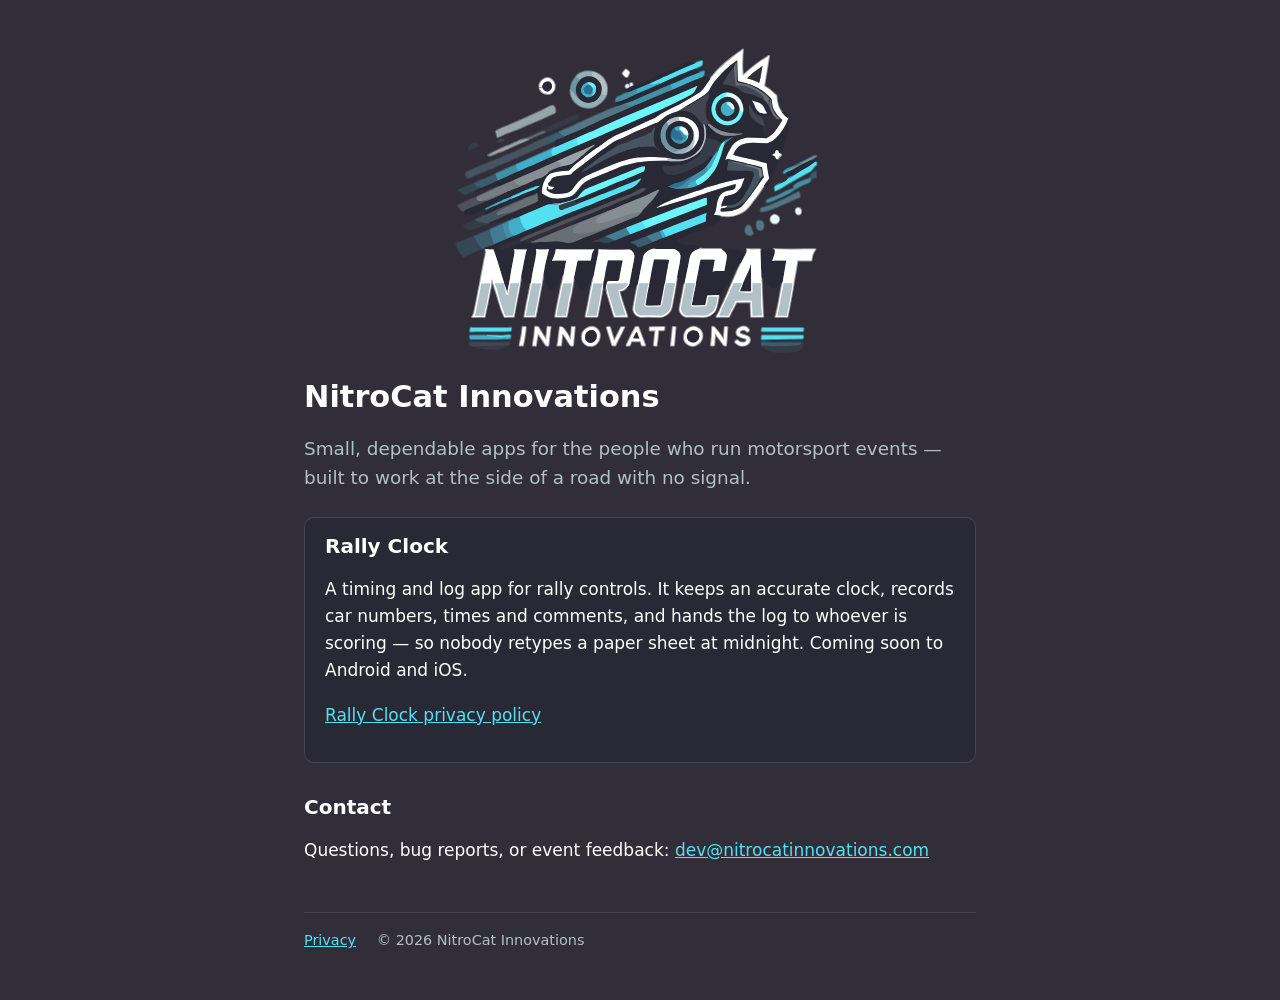
==== index.html @ 7f0327d1 "Add company placeholder site and privacy policy Static landing page and Rally Clock privacy policy f" ====
<!doctype html>
<html lang="en">
<head>
  <meta charset="utf-8">
  <meta name="viewport" content="width=device-width, initial-scale=1">
  <title>NitroCat Innovations</title>
  <meta name="description" content="NitroCat Innovations builds small, dependable apps for motorsport volunteers and crews.">
  <link rel="icon" href="assets/favicon.png" type="image/png">
  <link rel="apple-touch-icon" href="assets/apple-touch-icon.png">
  <link rel="stylesheet" href="assets/style.css">
</head>
<body>
<main>
  <img class="logo" src="assets/logo.svg" alt="NitroCat Innovations">

  <h1>NitroCat Innovations</h1>
  <p class="lead">Small, dependable apps for the people who run motorsport events — built to work at the side of a road with no signal.</p>

  <section class="card">
    <h2>Rally Clock</h2>
    <p>A timing and log app for rally controls. It keeps an accurate clock, records car numbers, times and comments, and hands the log to whoever is scoring — so nobody retypes a paper sheet at midnight. Coming soon to Android and iOS.</p>
    <p><a href="privacy.html">Rally Clock privacy policy</a></p>
  </section>

  <h2>Contact</h2>
  <p>Questions, bug reports, or event feedback: <a href="mailto:dev@nitrocatinnovations.com">dev@nitrocatinnovations.com</a></p>

  <footer>
    <a href="privacy.html">Privacy</a>
    <span>© 2026 NitroCat Innovations</span>
  </footer>
</main>
</body>
</html>
---- assets/style.css ----
/* Brand palette from brand/README.md. The logo's white keyline needs a dark
   background, so the site is dark in every colour scheme. */
:root {
  --bg: #312E39;
  --surface: #292935;
  --text: #FEFFFF;
  --muted: #B2C0C7;
  --accent: #53E1F1;
  --rule: #424552;
}

* { box-sizing: border-box; }

body {
  margin: 0;
  background: var(--bg);
  color: var(--text);
  font: 17px/1.6 system-ui, -apple-system, "Segoe UI", Roboto, sans-serif;
}

main {
  max-width: 44rem;
  margin: 0 auto;
  padding: 2.5rem 1rem 3rem;
}

a { color: var(--accent); }

.logo {
  display: block;
  width: min(100%, 26rem);
  height: auto;
  margin: 0 auto 1.5rem;
}

h1, h2 { line-height: 1.25; }
h1 { font-size: 1.9rem; margin: 0 0 0.75rem; }
h2 { font-size: 1.25rem; margin: 2rem 0 0.5rem; }

.lead { font-size: 1.15rem; color: var(--muted); }

.card {
  background: var(--surface);
  border: 1px solid var(--rule);
  border-radius: 10px;
  padding: 1rem 1.25rem;
  margin: 1.5rem 0;
}
.card h2 { margin-top: 0; }

.meta { color: var(--muted); font-size: 0.95rem; }

footer {
  border-top: 1px solid var(--rule);
  margin-top: 3rem;
  padding-top: 1rem;
  color: var(--muted);
  font-size: 0.9rem;
}
footer a { margin-right: 1rem; }
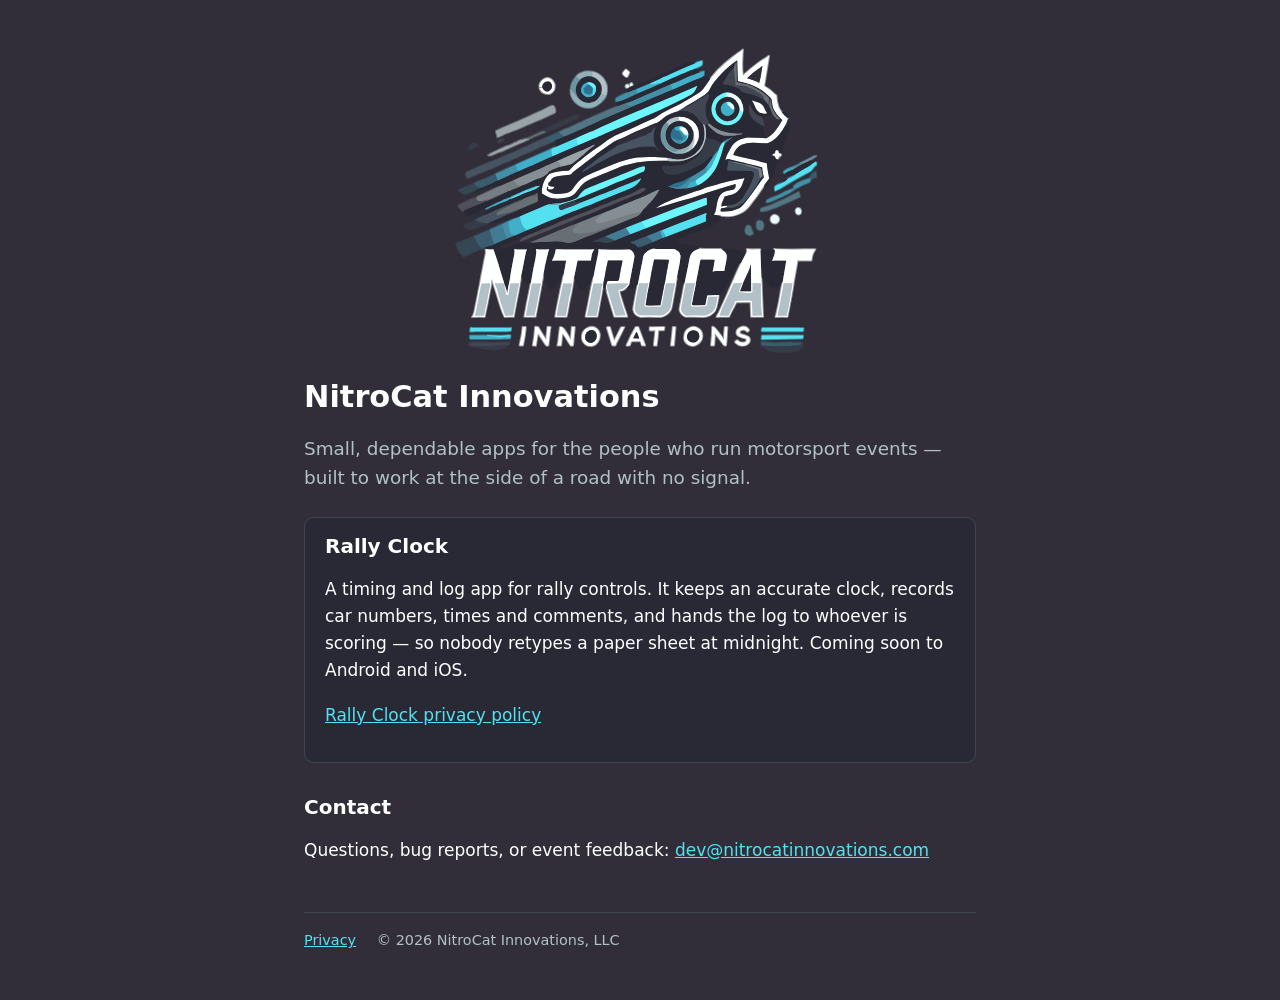
==== commit b2de0051: "NitroCat Innovations, LLC in the footers and the privacy policy As Google Play and Apple have it. Th" ====
--- a/index.html
+++ b/index.html
@@ -27,7 +27,7 @@
 
   <footer>
     <a href="privacy.html">Privacy</a>
-    <span>© 2026 NitroCat Innovations</span>
+    <span>© 2026 NitroCat Innovations, LLC</span>
   </footer>
 </main>
 </body>
--- a/assets/style.css
+++ b/assets/style.css
@@ -58,3 +58,17 @@
   font-size: 0.9rem;
 }
 footer a { margin-right: 1rem; }
+
+/* Tables (the Rally Clock tester guide's permissions). Wide ones scroll in
+   their own box rather than pushing the page sideways on a phone. */
+.table-scroll { overflow-x: auto; }
+table { width: 100%; border-collapse: collapse; margin: 0.5rem 0 1rem; }
+th, td {
+  text-align: left;
+  vertical-align: top;
+  padding: 0.55rem 0.75rem;
+  border-bottom: 1px solid var(--rule);
+}
+th { color: var(--muted); font-weight: 600; }
+
+main li { margin: 0.35rem 0; }
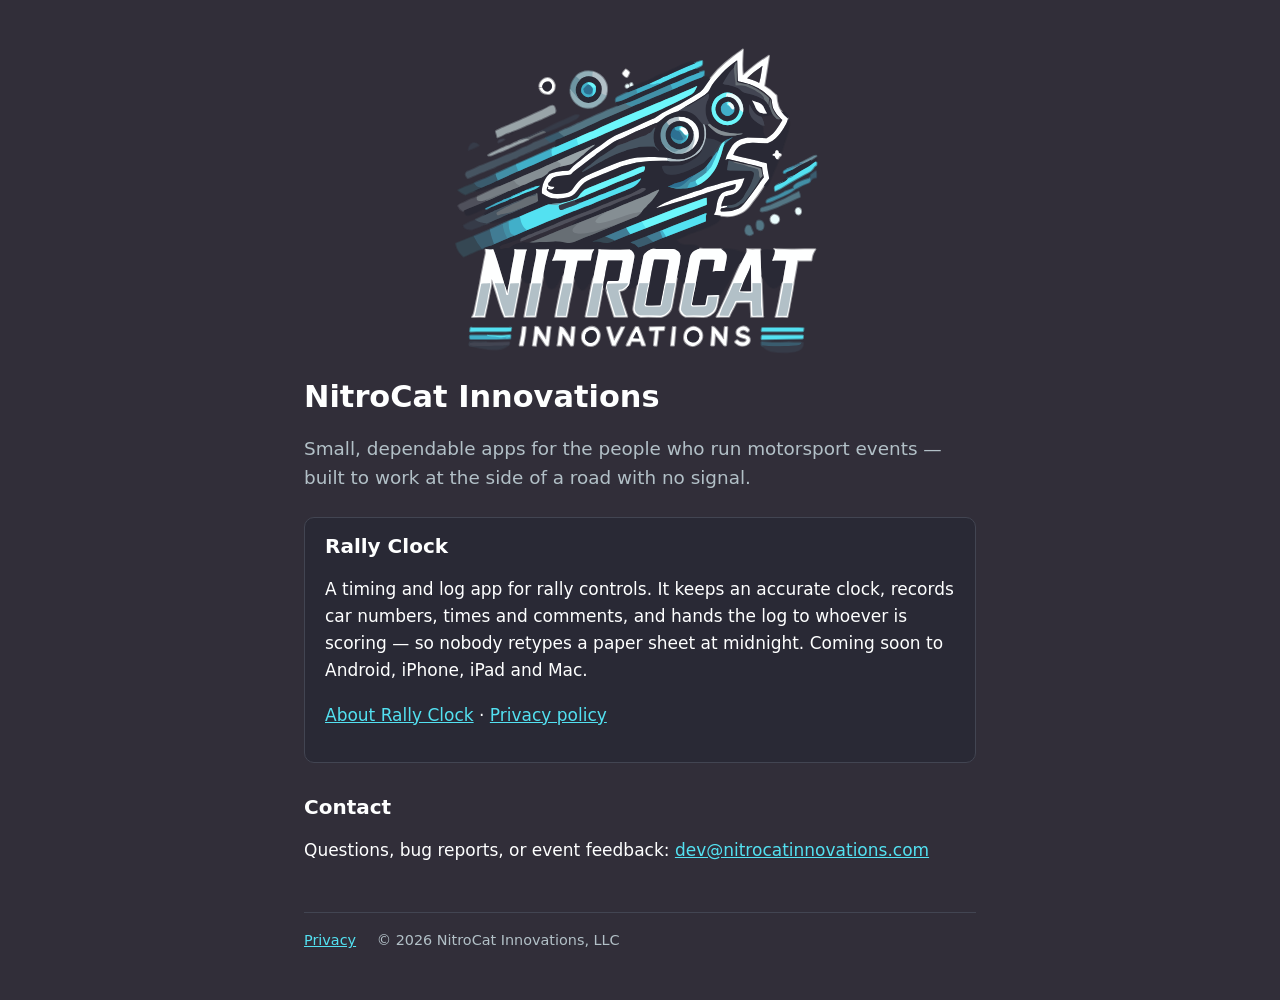
==== commit 2772de4d: "Merge rallyclock-page: a public Rally Clock page with the Linux download Co-Authored-By: Claude Sonn" ====
--- a/index.html
+++ b/index.html
@@ -18,8 +18,8 @@
 
   <section class="card">
     <h2>Rally Clock</h2>
-    <p>A timing and log app for rally controls. It keeps an accurate clock, records car numbers, times and comments, and hands the log to whoever is scoring — so nobody retypes a paper sheet at midnight. Coming soon to Android and iOS.</p>
-    <p><a href="privacy.html">Rally Clock privacy policy</a></p>
+    <p>A timing and log app for rally controls. It keeps an accurate clock, records car numbers, times and comments, and hands the log to whoever is scoring — so nobody retypes a paper sheet at midnight. Coming soon to Android, iPhone, iPad and Mac.</p>
+    <p><a href="rallyclock.html">About Rally Clock</a> · <a href="privacy.html">Privacy policy</a></p>
   </section>
 
   <h2>Contact</h2>
--- a/assets/style.css
+++ b/assets/style.css
@@ -72,3 +72,24 @@
 th { color: var(--muted); font-weight: 600; }
 
 main li { margin: 0.35rem 0; }
+
+/* The Rally Clock page's screenshots: a row that scrolls sideways on a phone. */
+.shots { display: flex; gap: 0.75rem; overflow-x: auto; margin: 1.25rem 0; }
+.shots img {
+  height: 24rem;
+  width: auto;
+  flex: none;
+  border: 1px solid var(--rule);
+  border-radius: 12px;
+}
+
+/* Code on the Rally Clock page: a command to copy, and a checksum that wraps
+   rather than pushing the page sideways on a phone. */
+pre {
+  background: var(--surface);
+  border: 1px solid var(--rule);
+  border-radius: 8px;
+  padding: 0.75rem 1rem;
+  overflow-x: auto;
+}
+code { font-family: ui-monospace, SFMono-Regular, Menlo, Consolas, monospace; font-size: 0.92em; overflow-wrap: anywhere; }
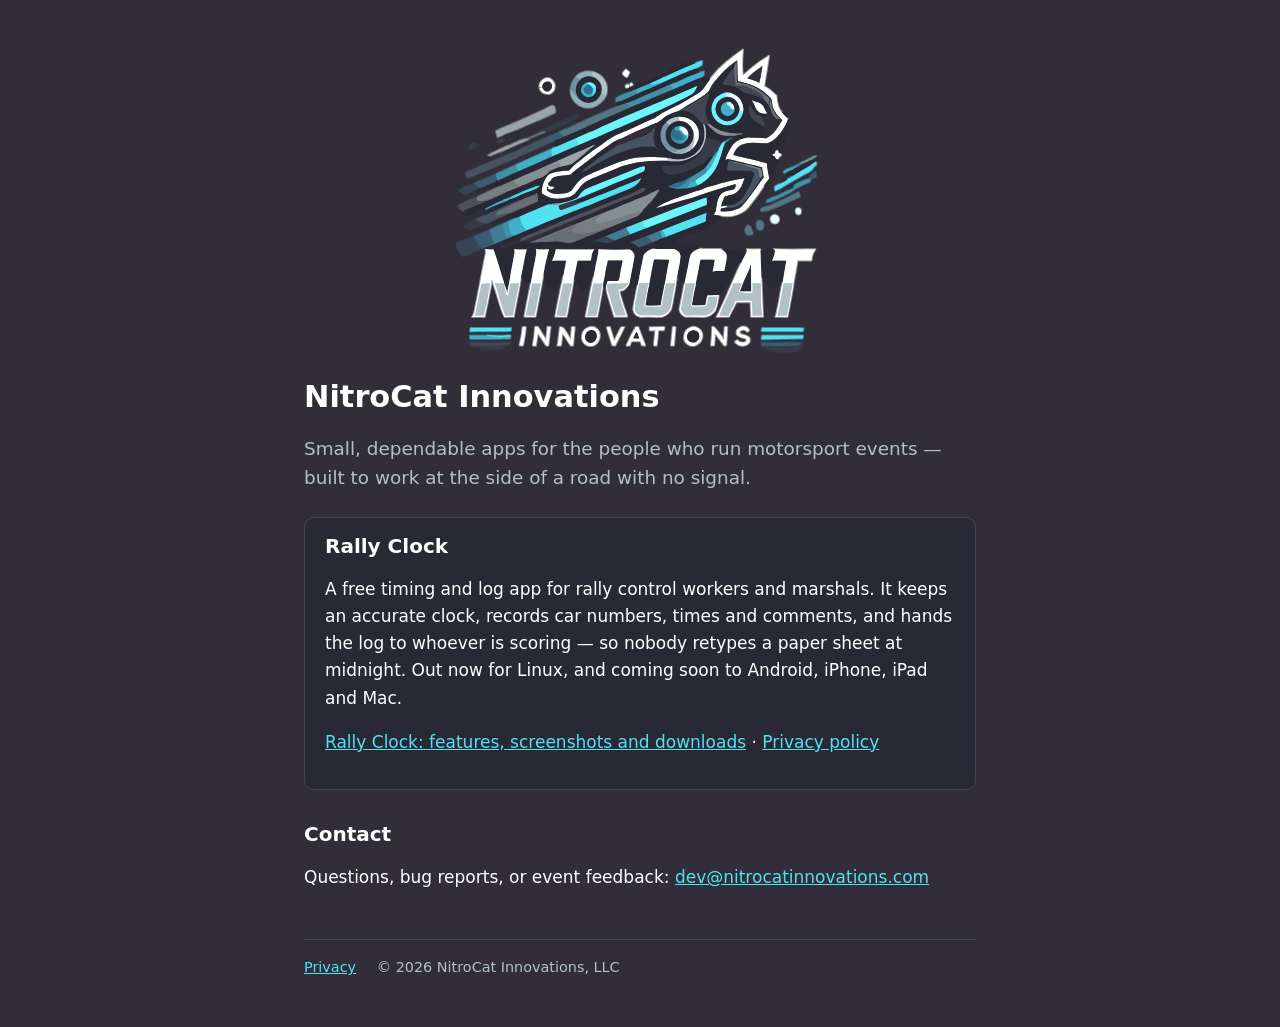
==== commit e67ddd5c: "Search basics and a Rally Clock how-to guide Search: canonical links, link-preview tags and images, " ====
--- a/index.html
+++ b/index.html
@@ -3,11 +3,52 @@
 <head>
   <meta charset="utf-8">
   <meta name="viewport" content="width=device-width, initial-scale=1">
-  <title>NitroCat Innovations</title>
-  <meta name="description" content="NitroCat Innovations builds small, dependable apps for motorsport volunteers and crews.">
-  <link rel="icon" href="assets/favicon.png" type="image/png">
+  <title>NitroCat Innovations — makers of Rally Clock</title>
+  <meta name="description" content="NitroCat Innovations makes dependable apps for the people who run motorsport events, starting with Rally Clock, a free timing and log app for rally controls.">
+  <link rel="canonical" href="https://nitrocatinnovations.com/">
+  <link rel="icon" href="assets/apple-touch-icon.png" type="image/png" sizes="192x192">
+  <link rel="icon" href="assets/favicon.png" type="image/png" sizes="48x48">
   <link rel="apple-touch-icon" href="assets/apple-touch-icon.png">
   <link rel="stylesheet" href="assets/style.css">
+  <meta property="og:type" content="website">
+  <meta property="og:site_name" content="NitroCat Innovations">
+  <meta property="og:title" content="NitroCat Innovations">
+  <meta property="og:description" content="Small, dependable apps for the people who run motorsport events, starting with Rally Clock.">
+  <meta property="og:url" content="https://nitrocatinnovations.com/">
+  <meta property="og:image" content="https://nitrocatinnovations.com/assets/nitrocat-social.png">
+  <meta property="og:image:width" content="1200">
+  <meta property="og:image:height" content="630">
+  <meta property="og:image:alt" content="The NitroCat Innovations logo: a cat leaping over cyan speed streaks">
+  <meta name="twitter:card" content="summary_large_image">
+  <!-- Tells search engines the site's name (NitroCat Innovations, or
+       NitroCat) and who runs it. Add the company's other official pages to
+       sameAs as they appear: YouTube, the Play and App Store developer pages. -->
+  <script type="application/ld+json">
+  {
+    "@context": "https://schema.org",
+    "@graph": [
+      {
+        "@type": "WebSite",
+        "@id": "https://nitrocatinnovations.com/#website",
+        "url": "https://nitrocatinnovations.com/",
+        "name": "NitroCat Innovations",
+        "alternateName": ["NitroCat", "nitrocatinnovations.com"],
+        "publisher": { "@id": "https://nitrocatinnovations.com/#organization" }
+      },
+      {
+        "@type": "Organization",
+        "@id": "https://nitrocatinnovations.com/#organization",
+        "name": "NitroCat Innovations",
+        "legalName": "NitroCat Innovations, LLC",
+        "alternateName": "NitroCat",
+        "url": "https://nitrocatinnovations.com/",
+        "logo": "https://nitrocatinnovations.com/assets/apple-touch-icon.png",
+        "email": "dev@nitrocatinnovations.com",
+        "sameAs": ["https://github.com/NitrocatInnovations"]
+      }
+    ]
+  }
+  </script>
 </head>
 <body>
 <main>
@@ -18,8 +59,8 @@
 
   <section class="card">
     <h2>Rally Clock</h2>
-    <p>A timing and log app for rally controls. It keeps an accurate clock, records car numbers, times and comments, and hands the log to whoever is scoring — so nobody retypes a paper sheet at midnight. Coming soon to Android, iPhone, iPad and Mac.</p>
-    <p><a href="rallyclock.html">About Rally Clock</a> · <a href="privacy.html">Privacy policy</a></p>
+    <p>A free timing and log app for rally control workers and marshals. It keeps an accurate clock, records car numbers, times and comments, and hands the log to whoever is scoring — so nobody retypes a paper sheet at midnight. Out now for Linux, and coming soon to Android, iPhone, iPad and Mac.</p>
+    <p><a href="rallyclock.html">Rally Clock: features, screenshots and downloads</a> · <a href="privacy.html">Privacy policy</a></p>
   </section>
 
   <h2>Contact</h2>
--- a/assets/style.css
+++ b/assets/style.css
@@ -33,9 +33,10 @@
   margin: 0 auto 1.5rem;
 }
 
-h1, h2 { line-height: 1.25; }
+h1, h2, h3 { line-height: 1.25; }
 h1 { font-size: 1.9rem; margin: 0 0 0.75rem; }
 h2 { font-size: 1.25rem; margin: 2rem 0 0.5rem; }
+h3 { font-size: 1.05rem; margin: 1.25rem 0 0.25rem; }
 
 .lead { font-size: 1.15rem; color: var(--muted); }
 
@@ -70,6 +71,8 @@
   border-bottom: 1px solid var(--rule);
 }
 th { color: var(--muted); font-weight: 600; }
+/* Field names in a table stay whole; a wide table scrolls in its box. */
+td code { white-space: nowrap; overflow-wrap: normal; }
 
 main li { margin: 0.35rem 0; }
 
@@ -93,3 +96,28 @@
   overflow-x: auto;
 }
 code { font-family: ui-monospace, SFMono-Regular, Menlo, Consolas, monospace; font-size: 0.92em; overflow-wrap: anywhere; }
+
+/* The example event setup on the organizers page: download and copy
+   buttons, and the file itself behind a "Show" line. */
+.actions { display: flex; flex-wrap: wrap; gap: 0.6rem; }
+.button {
+  display: inline-block;
+  background: var(--accent);
+  color: var(--bg);
+  border: 0;
+  border-radius: 8px;
+  padding: 0.45rem 0.95rem;
+  font: inherit;
+  font-weight: 600;
+  text-decoration: none;
+  cursor: pointer;
+}
+details { margin: 0.5rem 0 1rem; }
+summary { cursor: pointer; color: var(--accent); }
+
+/* The guide's page list, at the foot of each guide page. */
+.guide-nav {
+  border-top: 1px solid var(--rule);
+  margin-top: 2.5rem;
+}
+.guide-nav [aria-current] { color: var(--muted); }
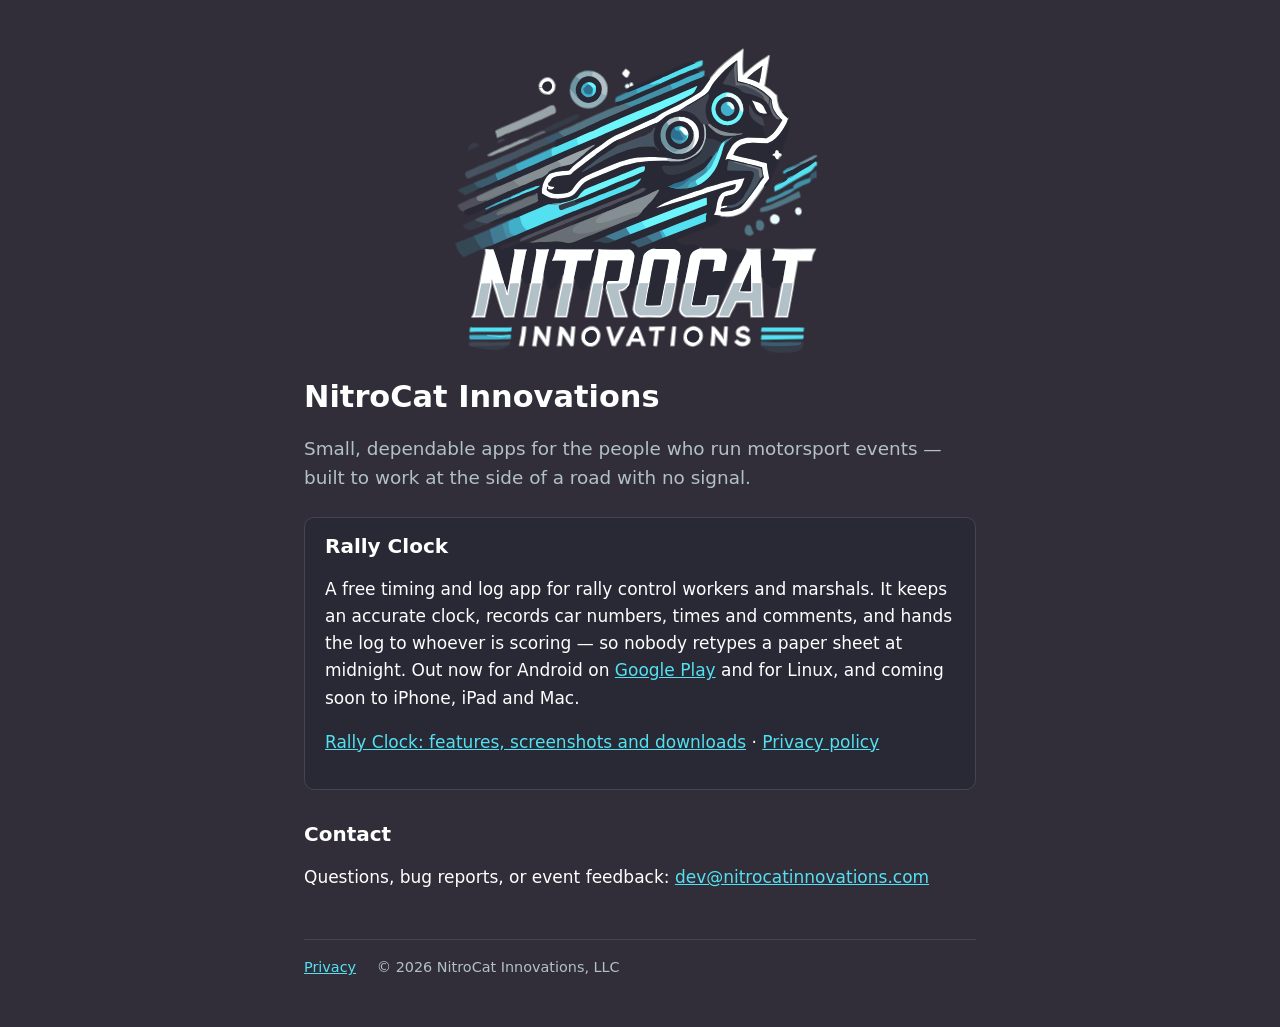
==== commit 5279bf34: "Link Rally Clock's Google Play listing The Play listing went live with 1.0.0. Link it from the home " ====
--- a/index.html
+++ b/index.html
@@ -22,7 +22,7 @@
   <meta name="twitter:card" content="summary_large_image">
   <!-- Tells search engines the site's name (NitroCat Innovations, or
        NitroCat) and who runs it. Add the company's other official pages to
-       sameAs as they appear: YouTube, the Play and App Store developer pages. -->
+       sameAs as they appear: YouTube and the App Store developer page. -->
   <script type="application/ld+json">
   {
     "@context": "https://schema.org",
@@ -44,7 +44,10 @@
         "url": "https://nitrocatinnovations.com/",
         "logo": "https://nitrocatinnovations.com/assets/apple-touch-icon.png",
         "email": "dev@nitrocatinnovations.com",
-        "sameAs": ["https://github.com/NitrocatInnovations"]
+        "sameAs": [
+          "https://github.com/NitrocatInnovations",
+          "https://play.google.com/store/apps/dev?id=7609554612528584148"
+        ]
       }
     ]
   }
@@ -59,7 +62,7 @@
 
   <section class="card">
     <h2>Rally Clock</h2>
-    <p>A free timing and log app for rally control workers and marshals. It keeps an accurate clock, records car numbers, times and comments, and hands the log to whoever is scoring — so nobody retypes a paper sheet at midnight. Out now for Linux, and coming soon to Android, iPhone, iPad and Mac.</p>
+    <p>A free timing and log app for rally control workers and marshals. It keeps an accurate clock, records car numbers, times and comments, and hands the log to whoever is scoring — so nobody retypes a paper sheet at midnight. Out now for Android on <a href="https://play.google.com/store/apps/details?id=com.nitrocatinnovations.rallyclock">Google Play</a> and for Linux, and coming soon to iPhone, iPad and Mac.</p>
     <p><a href="rallyclock.html">Rally Clock: features, screenshots and downloads</a> · <a href="privacy.html">Privacy policy</a></p>
   </section>
 
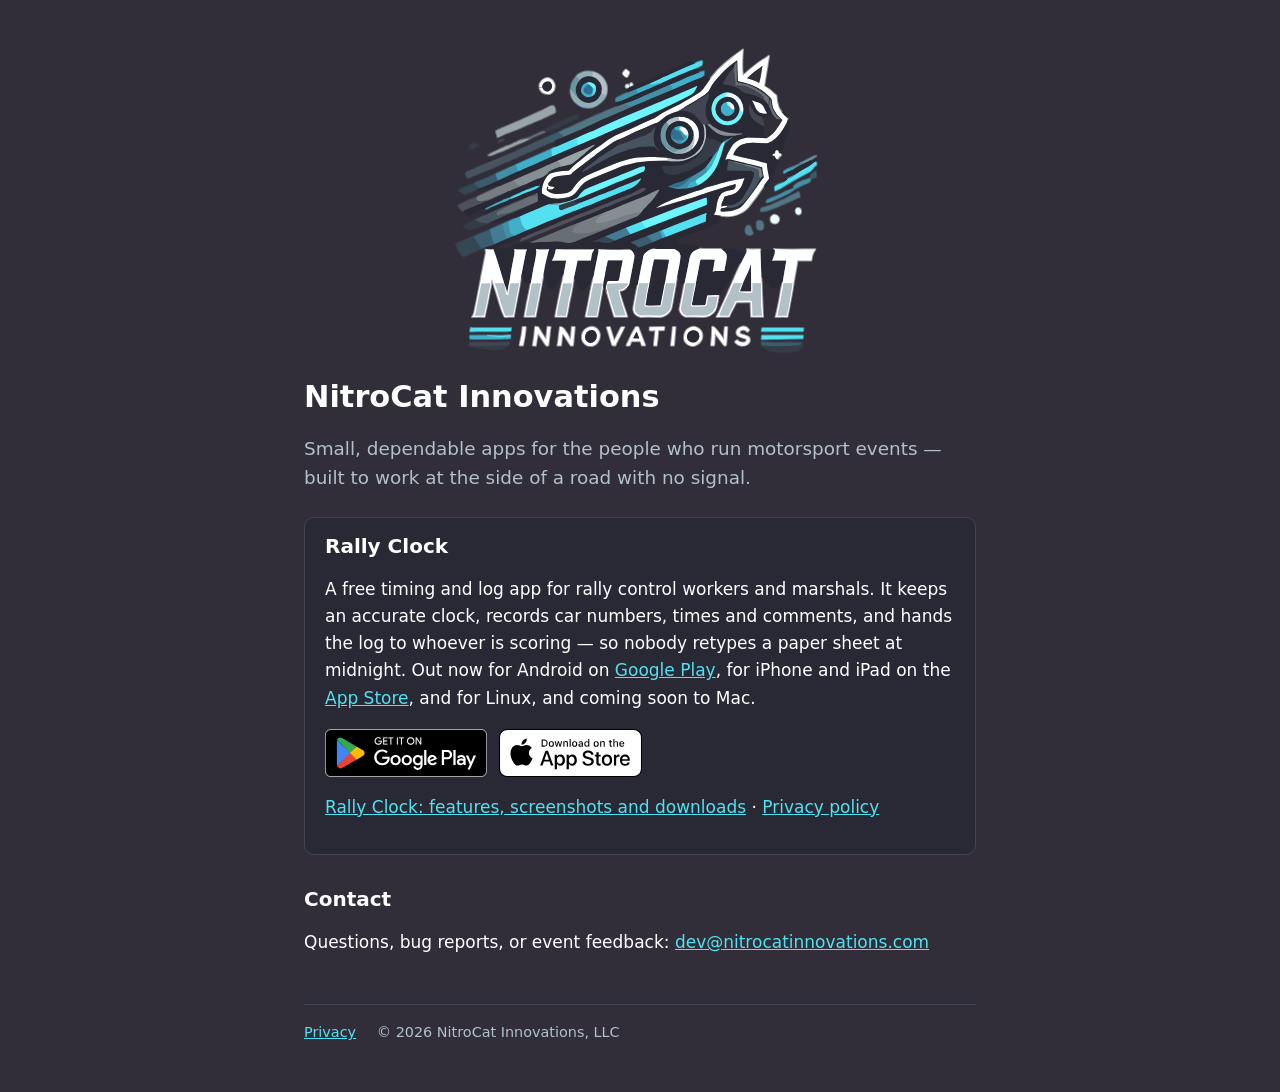
==== commit cb71a775: "Homepage and Rally Clock pages: link the App Store, show the store badges, and say the Mac is coming" ====
--- a/index.html
+++ b/index.html
@@ -62,7 +62,11 @@
 
   <section class="card">
     <h2>Rally Clock</h2>
-    <p>A free timing and log app for rally control workers and marshals. It keeps an accurate clock, records car numbers, times and comments, and hands the log to whoever is scoring — so nobody retypes a paper sheet at midnight. Out now for Android on <a href="https://play.google.com/store/apps/details?id=com.nitrocatinnovations.rallyclock">Google Play</a> and for Linux, and coming soon to iPhone, iPad and Mac.</p>
+    <p>A free timing and log app for rally control workers and marshals. It keeps an accurate clock, records car numbers, times and comments, and hands the log to whoever is scoring — so nobody retypes a paper sheet at midnight. Out now for Android on <a href="https://play.google.com/store/apps/details?id=com.nitrocatinnovations.rallyclock">Google Play</a>, for iPhone and iPad on the <a href="https://apps.apple.com/us/app/rally-clock-stage-timing/id6822017874">App Store</a>, and for Linux, and coming soon to Mac.</p>
+    <p class="badges">
+      <a href="https://play.google.com/store/apps/details?id=com.nitrocatinnovations.rallyclock"><img src="assets/badges/get-it-on-google-play.svg" alt="Get it on Google Play" height="48"></a>
+      <a href="https://apps.apple.com/us/app/rally-clock-stage-timing/id6822017874"><img src="assets/badges/download-on-the-app-store.svg" alt="Download on the App Store" height="48"></a>
+    </p>
     <p><a href="rallyclock.html">Rally Clock: features, screenshots and downloads</a> · <a href="privacy.html">Privacy policy</a></p>
   </section>
 
--- a/assets/style.css
+++ b/assets/style.css
@@ -121,3 +121,9 @@
   margin-top: 2.5rem;
 }
 .guide-nav [aria-current] { color: var(--muted); }
+
+/* Official store badges (Google Play, App Store): unaltered artwork at equal
+   height, as their brand guidelines require. */
+.badges { display: flex; flex-wrap: wrap; align-items: center; gap: 0.75rem; margin: 1rem 0; }
+.badges a { line-height: 0; }
+.badges img { height: 48px; width: auto; display: block; }
